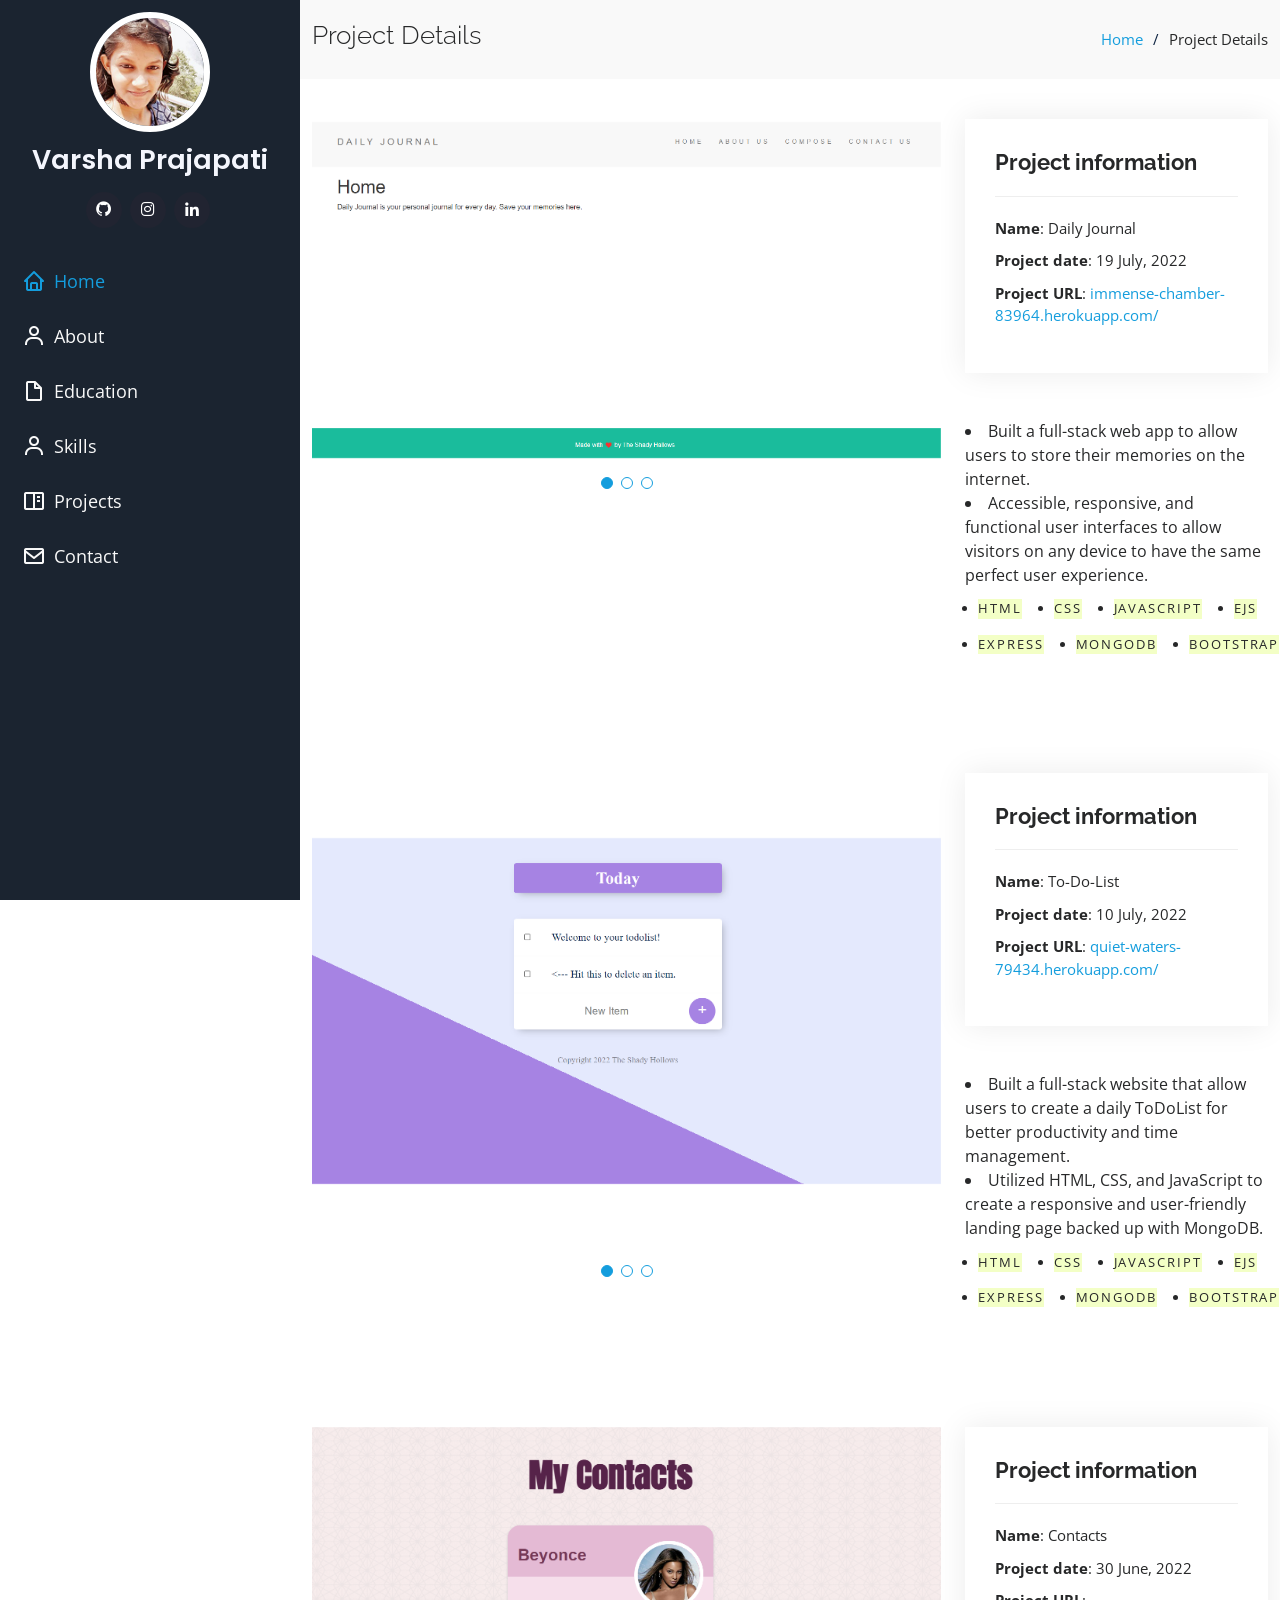
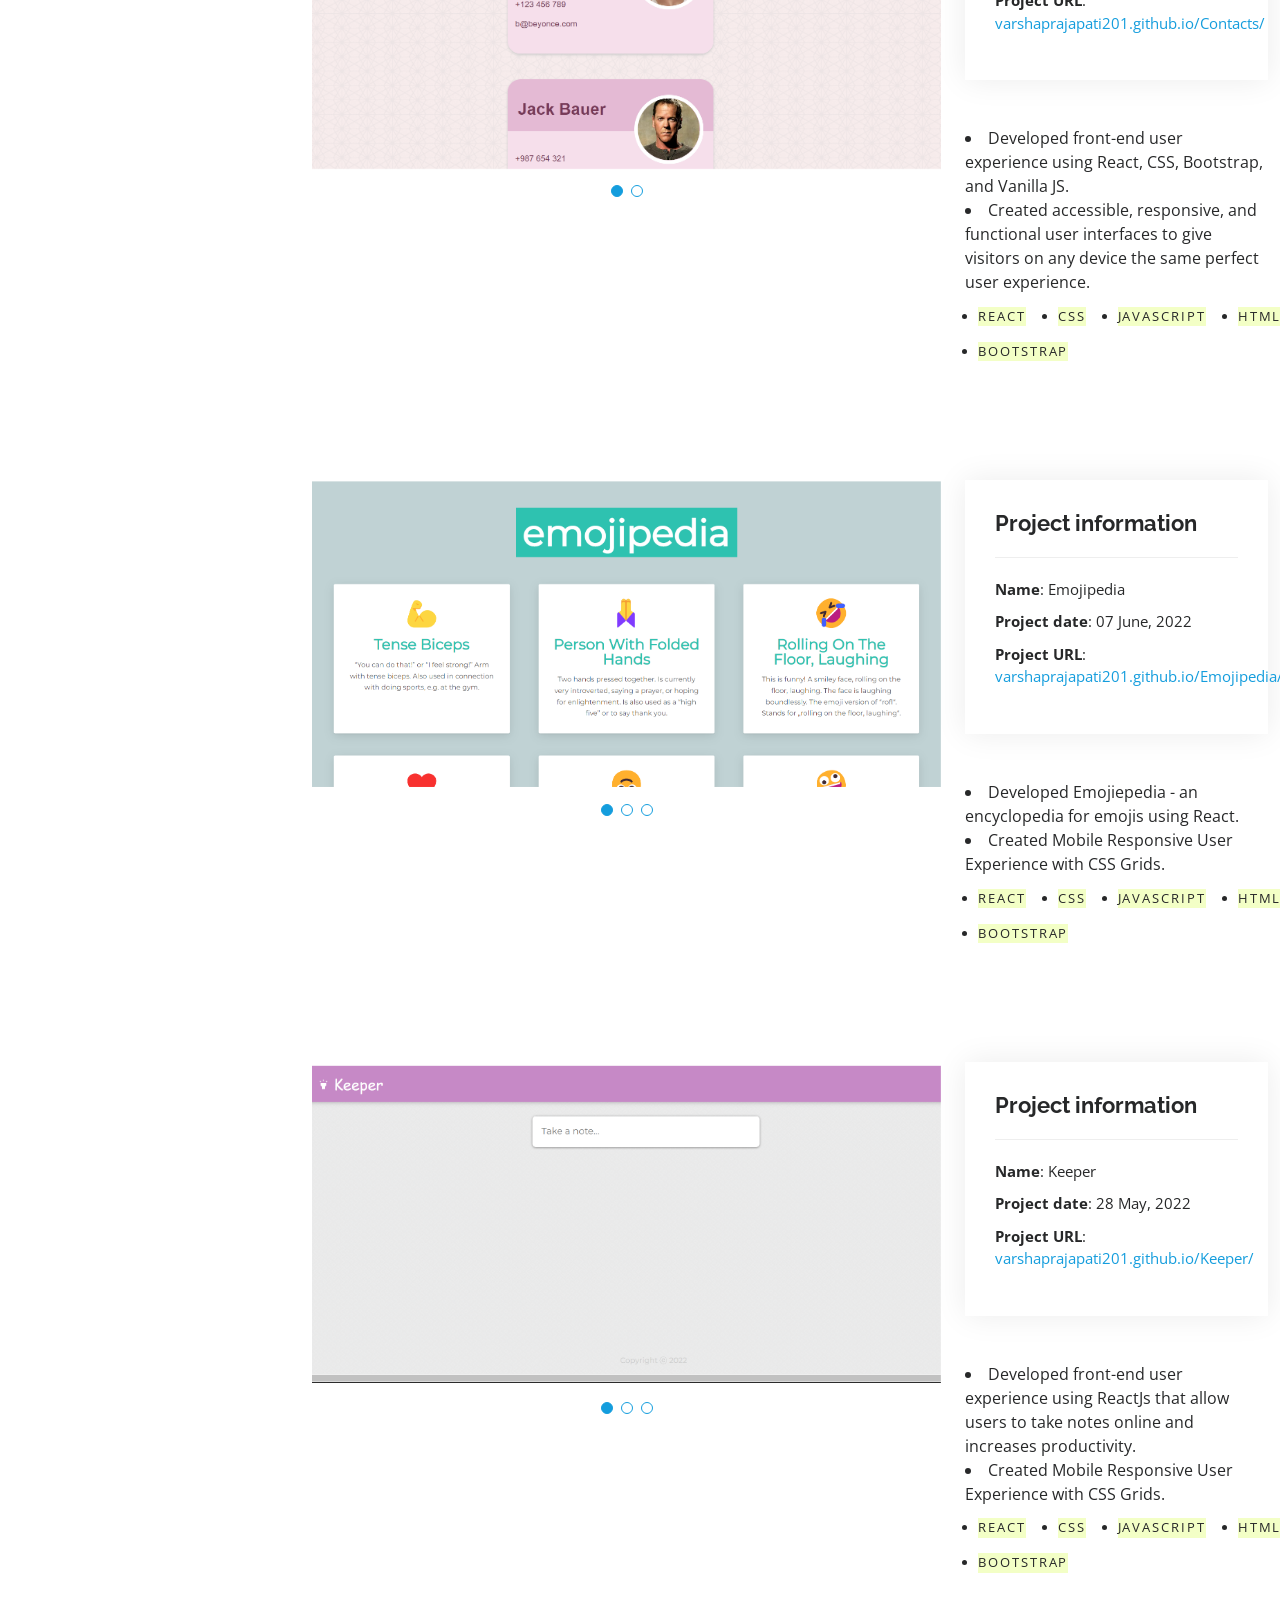
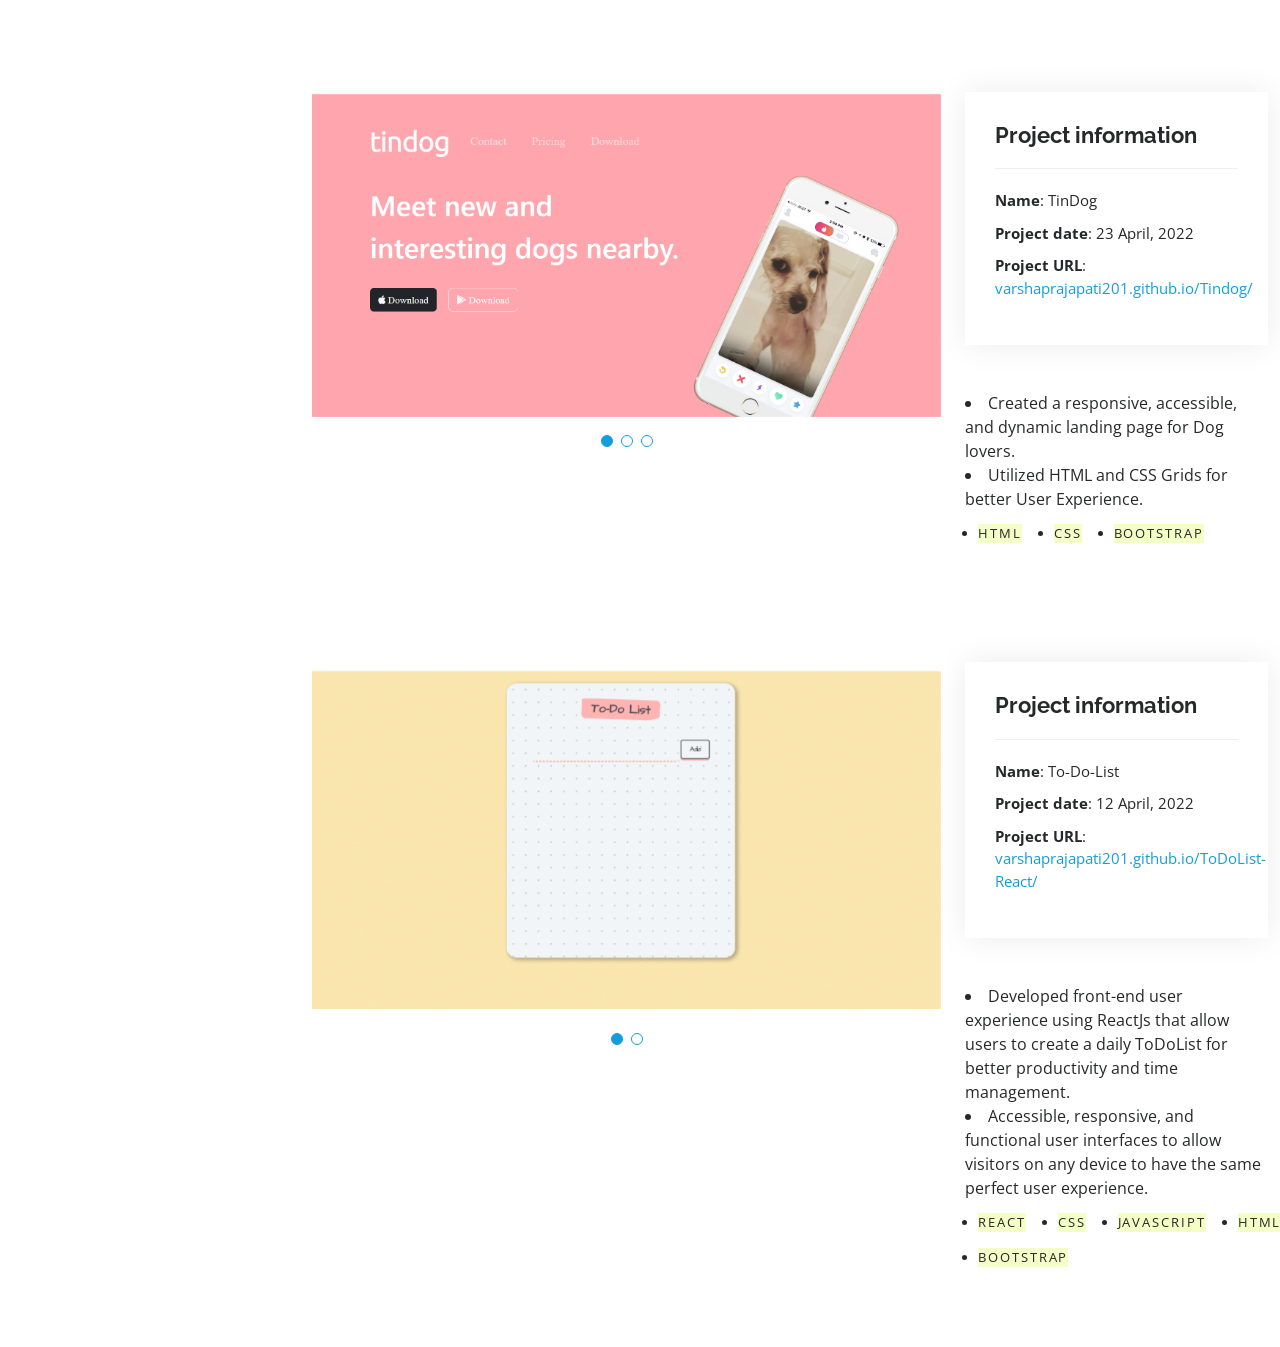
==== portfolio-details.html @ e29f8777 "Second commit" ====
<!DOCTYPE html>
<html lang="en">

<head>
  <meta charset="utf-8">
  <meta content="width=device-width, initial-scale=1.0" name="viewport">

  <title>Project Details</title>
  <meta content="" name="description">
  <meta content="" name="keywords">

  <!-- Favicons -->
  <link href="assets/img/favicon.png" rel="icon">
  <link href="assets/img/apple-touch-icon.png" rel="apple-touch-icon">

  <!-- Google Fonts -->
  <link href="https://fonts.googleapis.com/css?family=Open+Sans:300,300i,400,400i,600,600i,700,700i|Raleway:300,300i,400,400i,500,500i,600,600i,700,700i|Poppins:300,300i,400,400i,500,500i,600,600i,700,700i" rel="stylesheet">

  <!-- Vendor CSS Files -->
  <link href="assets/vendor/aos/aos.css" rel="stylesheet">
  <link href="assets/vendor/bootstrap/css/bootstrap.min.css" rel="stylesheet">
  <link href="assets/vendor/bootstrap-icons/bootstrap-icons.css" rel="stylesheet">
  <link href="assets/vendor/boxicons/css/boxicons.min.css" rel="stylesheet">
  <link href="assets/vendor/glightbox/css/glightbox.min.css" rel="stylesheet">
  <link href="assets/vendor/swiper/swiper-bundle.min.css" rel="stylesheet">

  <!-- Template Main CSS File -->
  <link href="assets/css/style.css" rel="stylesheet">

  <!-- =======================================================
  * Template Name: iPortfolio - v3.8.1
  * Template URL: https://bootstrapmade.com/iportfolio-bootstrap-portfolio-websites-template/
  * Author: BootstrapMade.com
  * License: https://bootstrapmade.com/license/
  ======================================================== -->
</head>

<body>

  <!-- ======= Mobile nav toggle button ======= -->
  <i class="bi bi-list mobile-nav-toggle d-xl-none"></i>

  <!-- ======= Header ======= -->
  <header id="header">
    <div class="d-flex flex-column">

      <div class="profile">
        <img src="assets/img/v2.png" alt="" class="img-fluid rounded-circle">
        <h1 class="text-light"><a href="index.html">Varsha Prajapati</a></h1>
        <div class="social-links mt-3 text-center">
          <a href="https://github.com/varshaprajapati201" class="GitHub"><i class="bx bxl-github"></i></a>
          <a href="https://www.instagram.com/varsha_p123/" class="instagram"><i class="bx bxl-instagram"></i></a>
          <a href="https://www.linkedin.com/in/varshaprajapati?lipi=urn%3Ali%3Apage%3Ad_flagship3_profile_view_base_contact_details%3Boj%2B9kp97S7u%2F11sq4RHFcg%3D%3D" class="linkedin"><i class="bx bxl-linkedin"></i></a>
        </div>
      </div>

      <nav id="navbar" class="nav-menu navbar">
        <ul>
          <li><a href="index.html#hero" class="nav-link scrollto active"><i class="bx bx-home"></i> <span>Home</span></a></li>
          <li><a href="index.html#about" class="nav-link scrollto"><i class="bx bx-user"></i> <span>About</span></a></li>
          <li><a href="index.html#education" class="nav-link scrollto"><i class="bx bx-file-blank"></i> <span>Education</span></a></li>
          <li><a href="index.html#skills" class="nav-link scrollto"><i class="bx bx-user"></i> <span>Skills</span></a></li>
          <li><a href="index.html#portfolio" class="nav-link scrollto"><i class="bx bx-book-content"></i> <span>Projects</span></a></li>
          <li><a href="index.html#contact" class="nav-link scrollto"><i class="bx bx-envelope"></i> <span>Contact</span></a></li>
        </ul>
      </nav><!-- .nav-menu -->
    </div>
  </header><!-- End Header -->

  <main id="main">

    <!-- ======= Breadcrumbs ======= -->
    <section id="breadcrumbs" class="breadcrumbs">
      <div class="container">

        <div class="d-flex justify-content-between align-items-center">
          <h2>Project Details</h2>
          <ol>
            <li><a href="index.html">Home</a></li>
            <li>Project Details</li>
          </ol>
        </div>

      </div>
    </section><!-- End Breadcrumbs -->

    <!-- ======= Portfolio Details Section ======= -->

    <!-- project-1 -->

    <section id="portfolio-details project-1" class="portfolio-details">
      <div class="container">

        <div class="row gy-4">

          <div class="col-lg-8">
            <div class="portfolio-details-slider swiper">
              <div class="swiper-wrapper align-items-center">

                <div class="swiper-slide">
                  <img src="assets/img/portfolio/DJ-PIC1.png" alt="">
                </div>

                <div class="swiper-slide">
                  <img src="assets/img/portfolio/DJ-PIC2.png" alt="">
                </div>

                <div class="swiper-slide">
                  <img src="assets/img/portfolio/DJ-PIC3.png" alt="">
                </div>

              </div>
              <div class="swiper-pagination"></div>
            </div>
          </div>

          <div class="col-lg-4">
            <div class="portfolio-info">
              <h3>Project information</h3>
              <ul>
                <li><strong>Name</strong>: Daily Journal</li>
                <li><strong>Project date</strong>: 19 July, 2022</li>
                <li><strong>Project URL</strong>: <a href="https://immense-chamber-83964.herokuapp.com/">immense-chamber-83964.herokuapp.com/</a></li>
              </ul>
            </div>
            <div class="portfolio-description">
               <p>
                <li>Built a full-stack web app to allow users to store their memories on the internet.</li>
                <li>Accessible, responsive, and functional user interfaces to allow visitors on any device to have the same perfect user experience.</li>
                
                <ul class="project-tags" title="technologies used">
                  <li class="tag">HTML</li>
                  <li class="tag">CSS</li>
                  <li class="tag">JavaScript</li>
                  <li class="tag">EJS</li>
                  </ul>
                <ul class="project-tags" title="technologies used"> 
                  <li class="tag">Express</li>
                  <li class="tag">MongoDB</li>
                  <li class="tag">Bootstrap</li>
              </ul>      
              </p>
            </div>
          </div>

        </div>

      </div>
    </section>

    <!-- project-2 -->

    <section id="portfolio-details project-2" class="portfolio-details">
      <div class="container">

        <div class="row gy-4">

          <div class="col-lg-8">
            <div class="portfolio-details-slider swiper">
              <div class="swiper-wrapper align-items-center">

                <div class="swiper-slide">
                  <img src="assets/img/portfolio/TDL-PIC1.png" alt="">
                </div>

                <div class="swiper-slide">
                  <img src="assets/img/portfolio/TDL-PIC2.png" alt="">
                </div>

                <div class="swiper-slide">
                  <img src="assets/img/portfolio/TDL-PIC3.png" alt="">
                </div>

              </div>
              <div class="swiper-pagination"></div>
            </div>
          </div>

          <div class="col-lg-4">
            <div class="portfolio-info">
              <h3>Project information</h3>
              <ul>
                <li><strong>Name</strong>: To-Do-List</li>
                <li><strong>Project date</strong>: 10 July, 2022</li>
                <li><strong>Project URL</strong>: <a href="https://quiet-waters-79434.herokuapp.com/">quiet-waters-79434.herokuapp.com/</a></li>
              </ul>
            </div>
            <div class="portfolio-description">
              <p>
                <li>Built a full-stack website that allow users to create a daily ToDoList for better productivity and time management. </li>
                <li>Utilized HTML, CSS, and JavaScript to create a responsive and user-friendly landing page backed up with MongoDB.</li>
                
                <ul class="project-tags" title="technologies used">
                  <li class="tag">HTML</li>
                  <li class="tag">CSS</li>
                  <li class="tag">JavaScript</li>
                  <li class="tag">EJS</li>
                  </ul>
                <ul class="project-tags" title="technologies used"> 
                  <li class="tag">Express</li>
                  <li class="tag">MongoDB</li>
                  <li class="tag">Bootstrap</li>
              </ul>      
              </p>
            </div>
          </div>

        </div>

      </div>
    </section>
    
    <!-- project-3 -->

    <section id="portfolio-details project-3" class="portfolio-details">
      <div class="container">

        <div class="row gy-4">

          <div class="col-lg-8">
            <div class="portfolio-details-slider swiper">
              <div class="swiper-wrapper align-items-center">

                <div class="swiper-slide">
                  <img src="assets/img/portfolio/C-PIC1.png" alt="">
                </div>

                <div class="swiper-slide">
                  <img src="assets/img/portfolio/C-PIC2.png" alt="">
                </div>

              </div>
              <div class="swiper-pagination"></div>
            </div>
          </div>

          <div class="col-lg-4">
            <div class="portfolio-info">
              <h3>Project information</h3>
              <ul>
                <li><strong>Name</strong>: Contacts</li>
                <li><strong>Project date</strong>: 30 June, 2022</li>
                <li><strong>Project URL</strong>: <a href="https://varshaprajapati201.github.io/Contacts/">varshaprajapati201.github.io/Contacts/</a></li>
              </ul>
            </div>
            <div class="portfolio-description">
              <p>
                <li>Developed front-end user experience using React, CSS, Bootstrap, and Vanilla JS.</li>
                <li>Created accessible, responsive, and functional user interfaces to give visitors on any device the same perfect user experience.</li>
                
                <ul class="project-tags" title="technologies used">
                  <li class="tag">React</li>
                  <li class="tag">CSS</li>
                  <li class="tag">JavaScript</li>
                  <li class="tag">HTML</li>
                  </ul>
                <ul class="project-tags" title="technologies used"> 
                   <li class="tag">Bootstrap</li>
                  
              </ul>      
              </p>
            </div>
          </div>

        </div>

      </div>
    </section>

    <!-- project-4 -->

    <section id="portfolio-details project-4" class="portfolio-details">
      <div class="container">

        <div class="row gy-4">

          <div class="col-lg-8">
            <div class="portfolio-details-slider swiper">
              <div class="swiper-wrapper align-items-center">

                <div class="swiper-slide">
                  <img src="assets/img/portfolio/EP-PIC1.png" alt="">
                </div>

                <div class="swiper-slide">
                  <img src="assets/img/portfolio/EP-PIC2.png" alt="">
                </div>

                <div class="swiper-slide">
                  <img src="assets/img/portfolio/EP-PIC3.png" alt="">
                </div>

              </div>
              <div class="swiper-pagination"></div>
            </div>
          </div>

          <div class="col-lg-4">
            <div class="portfolio-info">
              <h3>Project information</h3>
              <ul>
                <li><strong>Name</strong>: Emojipedia</li>
                <li><strong>Project date</strong>: 07 June, 2022</li>
                <li><strong>Project URL</strong>: <a href="https://varshaprajapati201.github.io/Emojipedia/">varshaprajapati201.github.io/Emojipedia/</a></li>
              </ul>
            </div>
            <div class="portfolio-description">
              <p>
                <li>Developed Emojiepedia - an encyclopedia for emojis using React.</li>
                <li>Created Mobile Responsive User Experience with CSS Grids.</li>
                
                <ul class="project-tags" title="technologies used">
                  <li class="tag">React</li>
                  <li class="tag">CSS</li>
                  <li class="tag">JavaScript</li>
                  <li class="tag">HTML</li>
                  </ul>
                <ul class="project-tags" title="technologies used"> 
                  <li class="tag">bootstrap</li>
                  
              </ul>      
              </p>
            </div>
          </div>

        </div>

      </div>
    </section>

    <!-- project-5 -->

    <section id="portfolio-details project-5" class="portfolio-details">
      <div class="container">

        <div class="row gy-4">

          <div class="col-lg-8">
            <div class="portfolio-details-slider swiper">
              <div class="swiper-wrapper align-items-center">

                <div class="swiper-slide">
                  <img src="assets/img/portfolio/K-PIC1.png" alt="">
                </div>

                <div class="swiper-slide">
                  <img src="assets/img/portfolio/K-PIC2.png" alt="">
                </div>

                <div class="swiper-slide">
                  <img src="assets/img/portfolio/K-PIC3.png" alt="">
                </div>

              </div>
              <div class="swiper-pagination"></div>
            </div>
          </div>

          <div class="col-lg-4">
            <div class="portfolio-info">
              <h3>Project information</h3>
              <ul>
                <li><strong>Name</strong>: Keeper</li>
                <li><strong>Project date</strong>: 28 May, 2022</li>
                <li><strong>Project URL</strong>: <a href="https://varshaprajapati201.github.io/Keeper/">varshaprajapati201.github.io/Keeper/</a></li>
              </ul>
            </div>
            <div class="portfolio-description">
              <p>
                <li>Developed front-end user experience using ReactJs that allow users to take notes online and increases productivity. 
                </li>
                <li>Created Mobile Responsive User Experience with CSS Grids.</li>
                
                <ul class="project-tags" title="technologies used">
                  <li class="tag">React</li>
                  <li class="tag">CSS</li>
                  <li class="tag">JavaScript</li>
                  <li class="tag">HTML</li>
                  </ul>
                <ul class="project-tags" title="technologies used"> 
                  <li class="tag">Bootstrap</li>
                 
              </ul>      
              </p>
            </div>
          </div>

        </div>

      </div>
    </section>


    <!-- project-6 -->

    <section id="portfolio-details project-6" class="portfolio-details">
      <div class="container">

        <div class="row gy-4">

          <div class="col-lg-8">
            <div class="portfolio-details-slider swiper">
              <div class="swiper-wrapper align-items-center">

                <div class="swiper-slide">
                  <img src="assets/img/portfolio/TD-PIC1.png" alt="">
                </div>

                <div class="swiper-slide">
                  <img src="assets/img/portfolio/TD-PIC2.png" alt="">
                </div>

                <div class="swiper-slide">
                  <img src="assets/img/portfolio/TD-PIC3.png" alt="">
                </div>

              </div>
              <div class="swiper-pagination"></div>
            </div>
          </div>

          <div class="col-lg-4">
            <div class="portfolio-info">
              <h3>Project information</h3>
              <ul>
                <li><strong>Name</strong>: TinDog</li>
                <li><strong>Project date</strong>: 23 April, 2022</li>
                <li><strong>Project URL</strong>: <a href="https://varshaprajapati201.github.io/Tindog/">varshaprajapati201.github.io/Tindog/</a></li>
              </ul>
            </div>
            <div class="portfolio-description">
              <p>
                <li>Created a responsive, accessible, and dynamic landing page for Dog lovers.
                </li>
                <li>Utilized HTML and CSS Grids for better User Experience.</li>
                
                <ul class="project-tags" title="technologies used">
                  <li class="tag">HTML</li>
                  <li class="tag">CSS</li>
                  <li class="tag">Bootstrap</li>
                  
                  </ul>
                     
              </p>
            </div>
          </div>

        </div>

      </div>
    </section>



    <!-- project-7 -->

    <section id="portfolio-details project-3" class="portfolio-details">
      <div class="container">

        <div class="row gy-4">

          <div class="col-lg-8">
            <div class="portfolio-details-slider swiper">
              <div class="swiper-wrapper align-items-center">

                <div class="swiper-slide">
                  <img src="assets/img/portfolio/RTDL-PIC1.png" alt="">
                </div>

                <div class="swiper-slide">
                  <img src="assets/img/portfolio/RTDL-PIC2.png" alt="">
                </div>

              </div>
              <div class="swiper-pagination"></div>
            </div>
          </div>

          <div class="col-lg-4">
            <div class="portfolio-info">
              <h3>Project information</h3>
              <ul>
                <li><strong>Name</strong>: To-Do-List</li>
                <li><strong>Project date</strong>: 12 April, 2022</li>
                <li><strong>Project URL</strong>: <a href="https://varshaprajapati201.github.io/ToDoList-React/">varshaprajapati201.github.io/ToDoList-React/</a></li>
              </ul>
            </div>
            <div class="portfolio-description">
              <p>
                <li>Developed front-end user experience using ReactJs that allow users to create a daily ToDoList for better productivity and time management.</li>
                <li>Accessible, responsive, and functional user interfaces to allow visitors on any device to have the same perfect user experience.</li>
                
                <ul class="project-tags" title="technologies used">
                  <li class="tag">React</li>
                  <li class="tag">CSS</li>
                  <li class="tag">JavaScript</li>
                  <li class="tag">Html</li>
                  </ul>
                <ul class="project-tags" title="technologies used"> 
                  <li class="tag">Bootstrap</li>
                 
              </ul>      
              </p>
            </div>
          </div>

        </div>

      </div>
    </section>
    
  <!-- End Portfolio Details Section -->


  </main><!-- End #main -->

  <!-- ======= Footer ======= -->
  <!-- <footer id="footer">
    <div class="container">
      <div class="copyright">
        &copy; Copyright <strong><span>iPortfolio</span></strong>
      </div>
      <div class="credits"> -->
        <!-- All the links in the footer should remain intact. -->
        <!-- You can delete the links only if you purchased the pro version. -->
        <!-- Licensing information: https://bootstrapmade.com/license/ -->
        <!-- Purchase the pro version with working PHP/AJAX contact form: https://bootstrapmade.com/iportfolio-bootstrap-portfolio-websites-template/ -->
        <!-- Designed by <a href="https://bootstrapmade.com/">BootstrapMade</a>
      </div>
    </div>
  </footer>End  Footer -->

  <a href="#" class="back-to-top d-flex align-items-center justify-content-center"><i class="bi bi-arrow-up-short"></i></a>

  <!-- Vendor JS Files -->
  <script src="assets/vendor/purecounter/purecounter_vanilla.js"></script>
  <script src="assets/vendor/aos/aos.js"></script>
  <script src="assets/vendor/bootstrap/js/bootstrap.bundle.min.js"></script>
  <script src="assets/vendor/glightbox/js/glightbox.min.js"></script>
  <script src="assets/vendor/isotope-layout/isotope.pkgd.min.js"></script>
  <script src="assets/vendor/swiper/swiper-bundle.min.js"></script>
  <script src="assets/vendor/typed.js/typed.min.js"></script>
  <script src="assets/vendor/waypoints/noframework.waypoints.js"></script>


  <!-- Template Main JS File -->
  <script src="assets/js/main.js"></script>

</body>

</html>
---- assets/css/style.css ----
/**
* Template Name: iPortfolio - v3.8.1
* Template URL: https://bootstrapmade.com/iportfolio-bootstrap-portfolio-websites-template/
* Author: BootstrapMade.com
* License: https://bootstrapmade.com/license/
*/

/*--------------------------------------------------------------
# General
--------------------------------------------------------------*/
body {
  font-family: "Open Sans", sans-serif;
  color: #272829;
}

a {
  color: #149ddd;
  text-decoration: none;
}

a:hover {
  color: #37b3ed;
  text-decoration: none;
}

h1,
h2,
h3,
h4,
h5,
h6 {
  font-family: "Raleway", sans-serif;
}

/*--------------------------------------------------------------
# Back to top button
--------------------------------------------------------------*/
.back-to-top {
  position: fixed;
  visibility: hidden;
  opacity: 0;
  right: 15px;
  bottom: 15px;
  z-index: 996;
  background: #149ddd;
  width: 40px;
  height: 40px;
  border-radius: 50px;
  transition: all 0.4s;
}

.back-to-top i {
  font-size: 28px;
  color: #fff;
  line-height: 0;
}

.back-to-top:hover {
  background: #2eafec;
  color: #fff;
}

.back-to-top.active {
  visibility: visible;
  opacity: 1;
}

/*--------------------------------------------------------------
# Header
--------------------------------------------------------------*/
#header {
  position: fixed;
  top: 0;
  left: 0;
  bottom: 0;
  width: 300px;
  transition: all ease-in-out 0.5s;
  z-index: 9997;
  transition: all 0.5s;
  padding: 0 12px;
  background: #1B2430;
  overflow-y: auto;
backdrop-filter:blur ;
}


#header .profile img {
  margin: 12px auto;
  display: block;
  width: 120px;
  border: 6px solid white;
}

#header .profile h1 {
  font-size: 27px;
  margin: 0;
  padding: 0;
  font-weight: 600;
  -moz-text-align-last: center;
  text-align-last: center;
  font-family: "Poppins", sans-serif;
}

#header .profile h1 a,
#header .profile h1 a:hover {
  color: #f4f6fd;
  text-decoration: none;
}

#header .profile .social-links a {
  font-size: 18px;
  display: inline-block;
  background: #212431;
  color: #fff;
  line-height: 1;
  padding: 8px 0;
  margin-right: 4px;
  border-radius: 50%;
  text-align: center;
  width: 36px;
  height: 36px;
  transition: 0.3s;
}

#header .profile .social-links a:hover {
  background: #149ddd;
  color: #f4f6fd;
  text-decoration: none;
}

#main {
  margin-left: 300px;
}

@media (max-width: 1199px) {
  #header {
    left: -300px;
  }

  #main {
    margin-left: 0;
  }
}

/*--------------------------------------------------------------
# Navigation Menu
--------------------------------------------------------------*/
/* Desktop Navigation */
.nav-menu {
  padding: 30px 0 0 0;
}

.nav-menu * {
  margin: 0;
  padding: 0;
  list-style: none;
}

.nav-menu>ul>li {
  position: relative;
  white-space: nowrap;
}

.nav-menu a,
.nav-menu a:focus {
  display: flex;
  align-items: center;
  color: #f9f9f9;
  padding: 10px 10px;
  margin-bottom: 8px;
  transition: 0.3s;
  font-size: 18px;
}

.nav-menu a i,
.nav-menu a:focus i {
  font-size: 24px;
  padding-right: 8px;
  color: #f9f9f9;
}

.nav-menu a:hover,
.nav-menu .active,
.nav-menu .active:focus,
.nav-menu li:hover>a {
  text-decoration: none;
  color: #149ddd;
}

.nav-menu a:hover i,
.nav-menu .active i,
.nav-menu .active:focus i,
.nav-menu li:hover>a i {
  color: #149ddd;
}

/* Mobile Navigation */
.mobile-nav-toggle {
  position: fixed;
  right: 15px;
  top: 12px;
  z-index: 9998;
  border: 0;
  font-size: 22px;
  transition: all 0.4s;
  outline: none !important;
  background-color: #149ddd;
  color: #316B83;
  width: 40px;
  height: 33px;
  display: inline-flex;
  align-items: center;
  justify-content: center;
  line-height: 0;
  border-radius: 45px;
  cursor: pointer;
}

.mobile-nav-active {
  overflow: hidden;
}

.mobile-nav-active #header {
  left: 0;
}

/*--------------------------------------------------------------
# Hero Section
--------------------------------------------------------------*/
#hero {
  width: 100%;
  height: 100vh;
  background: url("../img/heroBg.jpg") top center;
  background-size: cover;
}

#hero:before {
  content: "";
  background: rgba(5, 13, 24, 0.3);
  position: absolute;
  bottom: 0;
  top: 0;
  left: 0;
  right: 0;
  z-index: 1;
}

#hero .hero-container {
  position: relative;
  z-index: 2;
  min-width: 250px;
}

#hero h1 {
  margin: 0 0 10px 0;
  font-size: 70px;
  font-weight: 700;
  line-height: 65px;
  color: #f4f6fd;
}

#hero p {
  color: #fff;
  margin-bottom: 50px;
  font-size: 26px;
  font-family: "Poppins", sans-serif;
}

#hero p span {
  color: #fff;
  padding-bottom: 4px;
  letter-spacing: 1px;
  border-bottom: 3px solid #149ddd;
}

@media (min-width: 1024px) {
  #hero {
    background-attachment: fixed;
  }
}

@media (max-width: 768px) {
  #hero h1 {
    font-size: 28px;
    line-height: 36px;
  }

  #hero h2 {
    font-size: 18px;
    line-height: 24px;
    margin-bottom: 30px;
  }
}

/*--------------------------------------------------------------
# Sections General
--------------------------------------------------------------*/
section {
  padding: 60px 0;
  overflow: hidden;
}

.section-bg {
  background: #f5f8fd;
  background-image: url("https://www.transparenttextures.com/patterns/brick-wall.png");
}

.section-title {
  padding-bottom: 30px;
}

.section-title h2 {
  font-size: 32px;
  font-weight: bold;
  margin-bottom: 20px;
  padding-bottom: 20px;
  position: relative;
  color: #173b6c;
}

.section-title h2::after {
  content: "";
  position: absolute;
  display: block;
  width: 50px;
  height: 3px;
  background: #149ddd;
  bottom: 0;
  left: 0;
}

.section-title p {
  margin-bottom: 0;
  font-size: 20px;
}

/*--------------------------------------------------------------
# About
--------------------------------------------------------------*/
#about ,#resume, #contact{
  background-color: white;
 }
.about .content h3 {
  font-weight: 700;
  font-size: 26px;
  color: #173b6c;
}

.about .content ul {
  list-style: none;
  padding: 0;
}

.about .content ul li {
  margin-bottom: 20px;
  display: flex;
  align-items: center;
}

.about .content ul strong {
  margin-right: 10px;
}

.about .content ul i {
  font-size: 16px;
  margin-right: 5px;
  color: #149ddd;
  line-height: 0;
}

.about .content p:last-child {
  margin-bottom: 0;
}

/*--------------------------------------------------------------
# Skills
--------------------------------------------------------------*/
.skills .progress {
  height: 60px;
  display: block;
  background: none;
  border-radius: 0;
}

.skills .progress .skill {
  padding: 0;
  margin: 0 0 6px 0;
  text-transform: uppercase;
  display: block;
  font-weight: 600;
  font-family: "Poppins", sans-serif;
  color: #050d18;
}

.skills .progress .skill .val {
  float: right;
  font-style: normal;
}

.skills .progress-bar-wrap {
  background: #dce8f8;
  height: 10px;
}

.skills .progress-bar {
  width: 1px;
  height: 10px;
  transition: 0.9s;
  background-color: #149ddd;
}

/*--------------------------------------------------------------
# Education
--------------------------------------------------------------*/
.skills-tile {
  background-color: #9ED2C6;
  padding: 10px 10px 5px;
  width: 100px;
  margin: 5px 0;
  border-radius: 8px;
}
.text-center {
  text-align: center!important;
}
.education .section-title {
  font-size: 26px;
  font-weight: 700;
  /* margin-top: 20px; */
  /* margin-bottom: 20px; */
  color: #050d18;
}

.education .education-item {
  padding: 0 0 20px 20px;
  margin-top: -2px;
  border-left: 2px solid #1f5297;
  position: relative;
}

.education .education-item h4 {
  line-height: 18px;
  font-size: 18px;
  font-weight: 600;
  text-transform: uppercase;
  font-family: "Poppins", sans-serif;
  color: #050d18;
  margin-bottom: 10px;
}

.education .education-item h5 {
  font-size: 16px;
  background: #e4edf9;
  padding: 5px 15px;
  display: inline-block;
  font-weight: 600;
  margin-bottom: 10px;
}

.education .education-item ul {
  padding-left: 20px;
}

.education .education-item ul li {
  padding-bottom: 10px;
}

.education .education-item:last-child {
  padding-bottom: 0;
}

.education .education-item::before {
  content: "";
  position: absolute;
  width: 16px;
  height: 16px;
  border-radius: 50px;
  left: -9px;
  top: 0;
  background: #fff;
  border: 2px solid #1f5297;
}

/*--------------------------------------------------------------
# Portfolio
--------------------------------------------------------------*/
.portfolio .portfolio-item {
  margin-bottom: 30px;
}

.portfolio #portfolio-flters {
  padding: 0;
  margin: 0 auto 35px auto;
  list-style: none;
  text-align: center;
  background: #fff;
  border-radius: 50px;
  padding: 2px 15px;
}

.portfolio #portfolio-flters li {
  cursor: pointer;
  display: inline-block;
  padding: 10px 15px 8px 15px;
  font-size: 14px;
  font-weight: 600;
  line-height: 1;
  text-transform: uppercase;
  color: #272829;
  margin-bottom: 5px;
  transition: all 0.3s ease-in-out;
}

.portfolio #portfolio-flters li:hover,
.portfolio #portfolio-flters li.filter-active {
  color: #149ddd;
}

.portfolio #portfolio-flters li:last-child {
  margin-right: 0;
}

.portfolio .portfolio-wrap {
  transition: 0.3s;
  position: relative;
  overflow: hidden;
  z-index: 1;
}

.portfolio .portfolio-wrap::before {
  content: "";
  background: rgba(255, 255, 255, 0.5);
  position: absolute;
  left: 0;
  right: 0;
  top: 0;
  bottom: 0;
  transition: all ease-in-out 0.3s;
  z-index: 2;
  opacity: 0;
}

.portfolio .portfolio-wrap .portfolio-links {
  opacity: 1;
  left: 0;
  right: 0;
  bottom: -60px;
  z-index: 3;
  position: absolute;
  transition: all ease-in-out 0.3s;
  display: flex;
  justify-content: center;
}

.portfolio .portfolio-wrap .portfolio-links a {
  color: #fff;
  font-size: 28px;
  text-align: center;
  background: rgba(20, 157, 221, 0.75);
  transition: 0.3s;
  width: 50%;
}

.portfolio .portfolio-wrap .portfolio-links a:hover {
  background: rgba(20, 157, 221, 0.95);
}

.portfolio .portfolio-wrap .portfolio-links a+a {
  border-left: 1px solid #37b3ed;
}

.portfolio .portfolio-wrap:hover::before {
  top: 0;
  left: 0;
  right: 0;
  bottom: 0;
  opacity: 1;
}

.portfolio .portfolio-wrap:hover .portfolio-links {
  opacity: 1;
  bottom: 0;
}

/*--------------------------------------------------------------
# Portfolio Details
--------------------------------------------------------------*/
.portfolio-details {
  padding-top: 40px;
}

.portfolio-details .portfolio-details-slider img {
  width: 100%;
}

.portfolio-details .portfolio-details-slider .swiper-pagination {
  margin-top: 20px;
  position: relative;
}

.portfolio-details .portfolio-details-slider .swiper-pagination .swiper-pagination-bullet {
  width: 12px;
  height: 12px;
  background-color: #fff;
  opacity: 1;
  border: 1px solid #149ddd;
}

.portfolio-details .portfolio-details-slider .swiper-pagination .swiper-pagination-bullet-active {
  background-color: #149ddd;
}

.portfolio-details .portfolio-info {
  padding: 30px;
  box-shadow: 0px 0 30px rgba(5, 13, 24, 0.08);
}

.portfolio-details .portfolio-info h3 {
  font-size: 22px;
  font-weight: 700;
  margin-bottom: 20px;
  padding-bottom: 20px;
  border-bottom: 1px solid #eee;
}

.portfolio-details .portfolio-info ul {
  list-style: none;
  padding: 0;
  font-size: 15px;
}

.portfolio-details .portfolio-info ul li+li {
  margin-top: 10px;
}

.portfolio-details .portfolio-description {
  padding-top: 30px;
}

.portfolio-details .portfolio-description h2 {
  font-size: 26px;
  font-weight: 700;
  margin-bottom: 20px;
}

.portfolio-details .portfolio-description p {
  padding: 0;
}

.project-tags {
  display: flex;
  padding: 0.8rem;
  padding-bottom: 0.2rem;
  margin: 0;
}

.project-tags .tag {
  margin-right: 2rem;
  font-size: 0.8rem;
  text-transform: uppercase;
  letter-spacing: 0.15em;
    
}

.project-tags .tag {
  background-color:#f3ffc6;
}

/*--------------------------------------------------------------
# Contact
--------------------------------------------------------------*/
.contact {
  padding-bottom: 130px;
}

.contact .info {
  padding: 30px;
  background: #fff;
  width: 100%;
  box-shadow: 0 0 24px 0 rgba(0, 0, 0, 0.12);
}

.contact .info i {
  font-size: 20px;
  color: #149ddd;
  float: left;
  width: 44px;
  height: 44px;
  background: #dff3fc;
  display: flex;
  justify-content: center;
  align-items: center;
  border-radius: 50px;
  transition: all 0.3s ease-in-out;
}

.contact .info h4 {
  padding: 0 0 0 60px;
  font-size: 22px;
  font-weight: 600;
  margin-bottom: 5px;
  color: #050d18;
}

.contact .info p {
  padding: 0 0 10px 60px;
  margin-bottom: 20px;
  font-size: 14px;
  color: #173b6c;
}

.contact .info .email p {
  padding-top: 5px;
}

.contact .info .social-links {
  padding-left: 60px;
}

.contact .info .social-links a {
  font-size: 18px;
  display: inline-block;
  background: #333;
  color: #fff;
  line-height: 1;
  padding: 8px 0;
  border-radius: 50%;
  text-align: center;
  width: 36px;
  height: 36px;
  transition: 0.3s;
  margin-right: 10px;
}

.contact .info .social-links a:hover {
  background: #149ddd;
  color: #fff;
}

.contact .info .email:hover i,
.contact .info .address:hover i,
.contact .info .phone:hover i {
  background: #149ddd;
  color: #fff;
}

/*--------------------------------------------------------------
# Breadcrumbs
--------------------------------------------------------------*/
.breadcrumbs {
  padding: 20px 0;
  background: #f9f9f9;
}

.breadcrumbs h2 {
  font-size: 26px;
  font-weight: 300;
}

.breadcrumbs ol {
  display: flex;
  flex-wrap: wrap;
  list-style: none;
  padding: 0;
  margin: 0;
  font-size: 15px;
}

.breadcrumbs ol li+li {
  padding-left: 10px;
}

.breadcrumbs ol li+li::before {
  display: inline-block;
  padding-right: 10px;
  color: #0e2442;
  content: "/";
}

@media (max-width: 768px) {
  .breadcrumbs .d-flex {
    display: block !important;
  }

  .breadcrumbs ol {
    display: block;
  }

  .breadcrumbs ol li {
    display: inline-block;
  }
}

/*--------------------------------------------------------------
# Footer
--------------------------------------------------------------*/
#footer {
  padding: 15px;
  color: #f4f6fd;
  font-size: 14px;
  position: fixed;
  left: 0;
  bottom: 0;
  width: 300px;
  z-index: 9999;
  background: #040b14;
}

#footer .copyright {
  text-align: center;
}

#footer .credits {
  padding-top: 5px;
  text-align: center;
  font-size: 13px;
  color: #eaebf0;
}

@media (max-width: 1199px) {
  #footer {
    position: static;
    width: auto;
    padding-right: 20px 15px;
  }
}
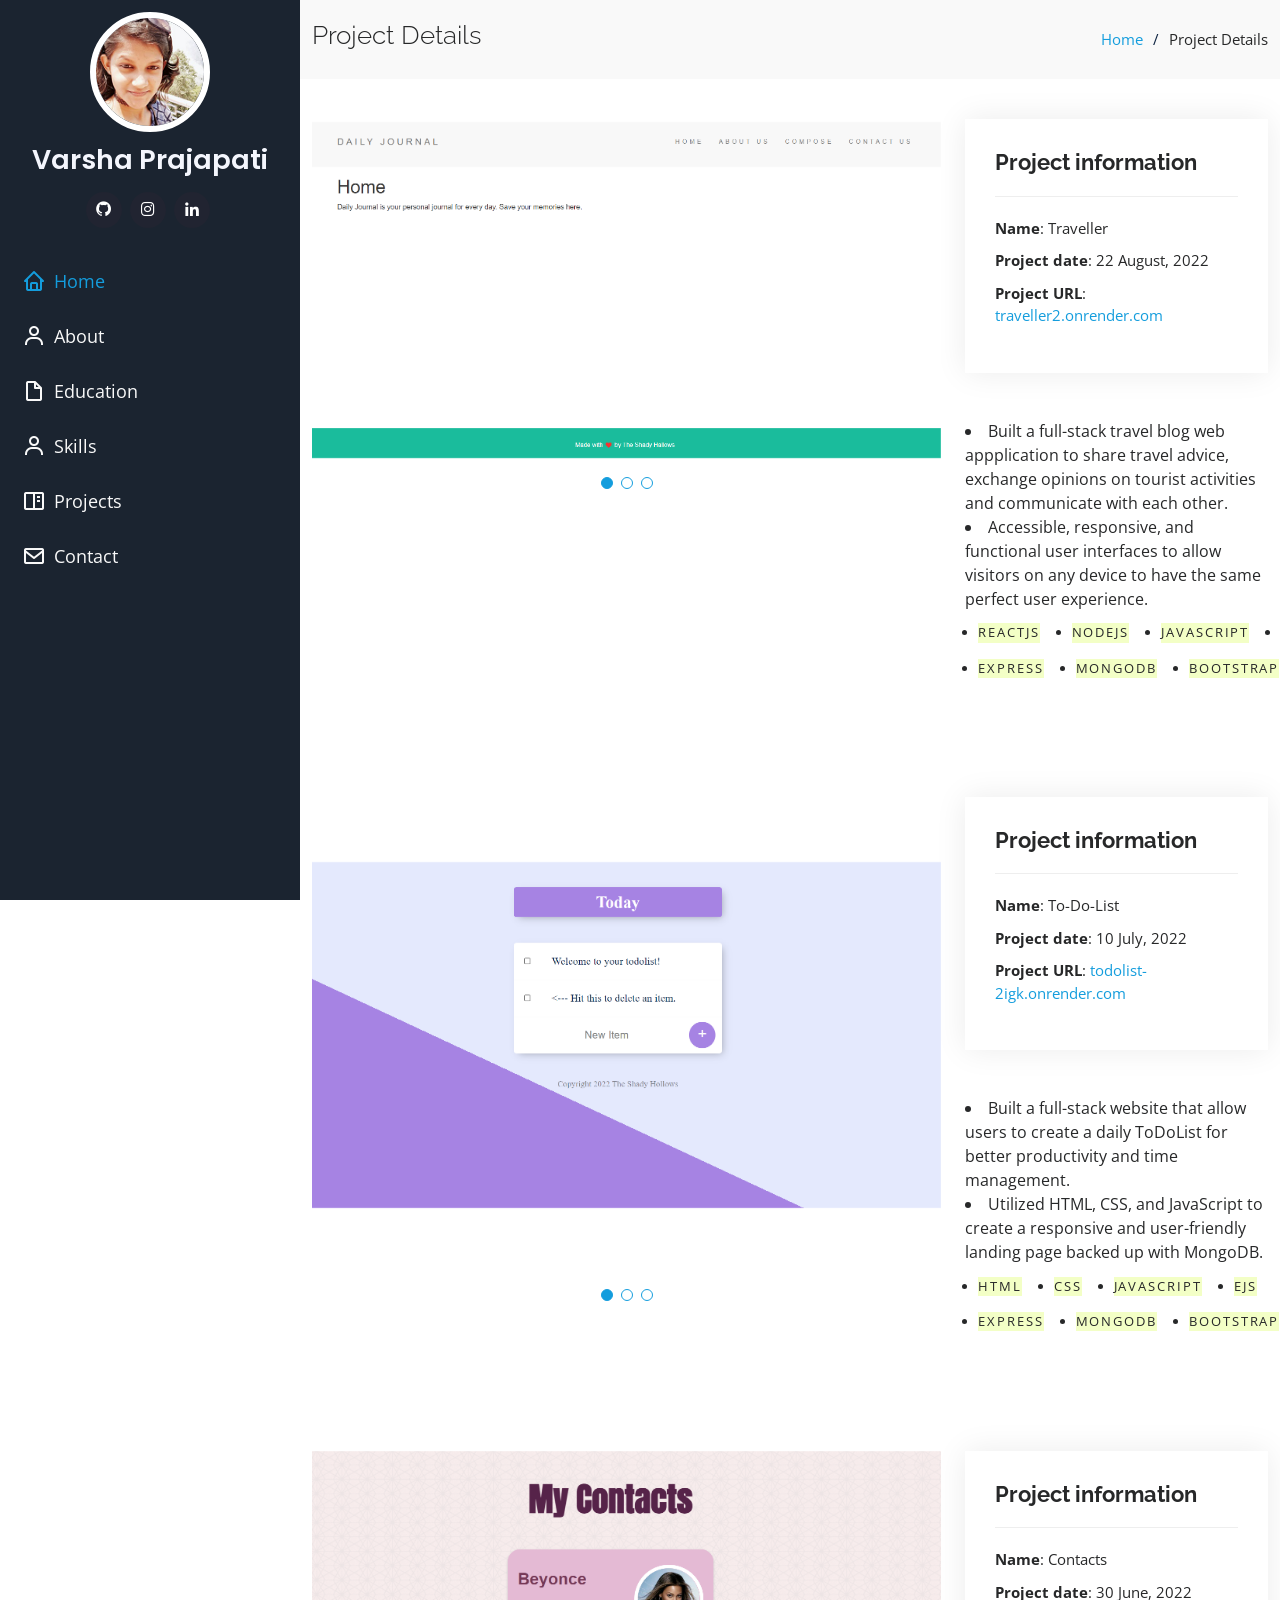
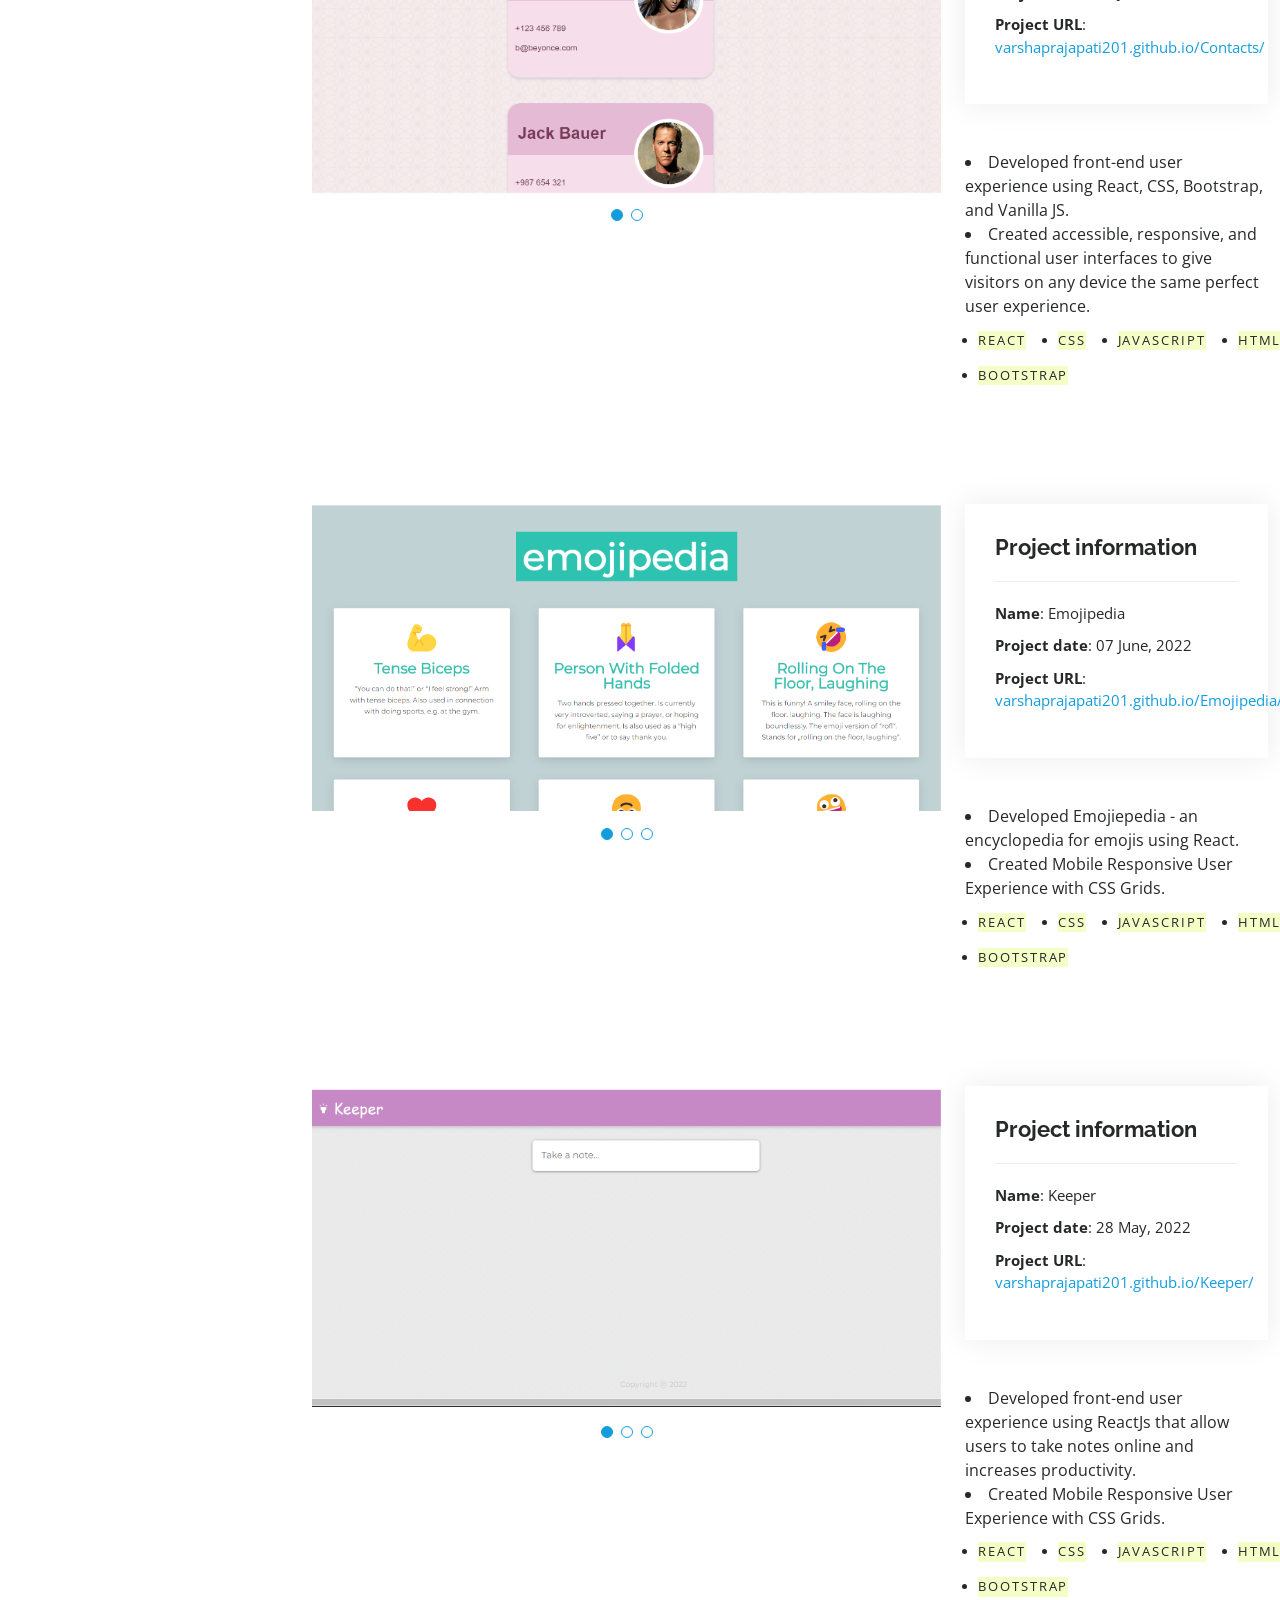
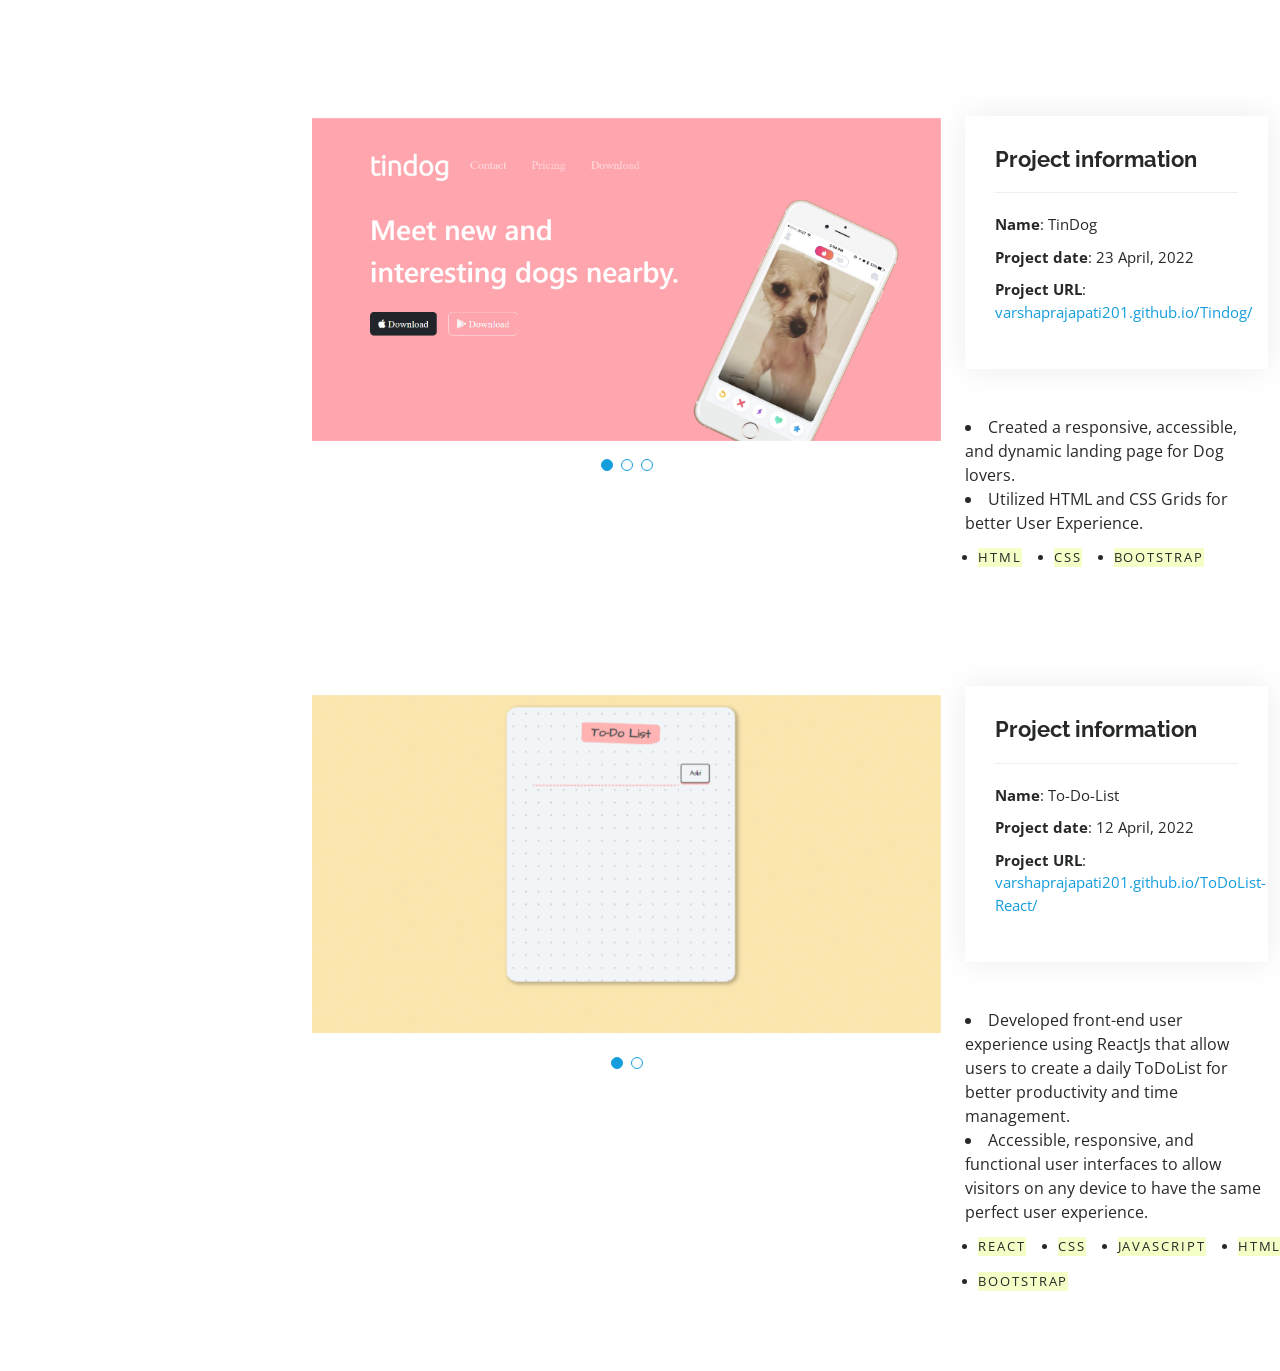
==== commit c8e71f61: "updated deploy link and added traveller details" ====
--- a/portfolio-details.html
+++ b/portfolio-details.html
@@ -118,21 +118,21 @@
             <div class="portfolio-info">
               <h3>Project information</h3>
               <ul>
-                <li><strong>Name</strong>: Daily Journal</li>
-                <li><strong>Project date</strong>: 19 July, 2022</li>
-                <li><strong>Project URL</strong>: <a href="https://immense-chamber-83964.herokuapp.com/">immense-chamber-83964.herokuapp.com/</a></li>
+                <li><strong>Name</strong>: Traveller</li>
+                <li><strong>Project date</strong>: 22 August, 2022</li>
+                <li><strong>Project URL</strong>: <a href="https://traveller2.onrender.com/">traveller2.onrender.com</a></li>
               </ul>
             </div>
             <div class="portfolio-description">
                <p>
-                <li>Built a full-stack web app to allow users to store their memories on the internet.</li>
+                <li>Built a full-stack travel blog web appplication to share travel advice, exchange opinions on tourist activities and communicate with each other.</li>
                 <li>Accessible, responsive, and functional user interfaces to allow visitors on any device to have the same perfect user experience.</li>
                 
                 <ul class="project-tags" title="technologies used">
-                  <li class="tag">HTML</li>
-                  <li class="tag">CSS</li>
+                  <li class="tag">ReactJs</li>
+                  <li class="tag">NodeJs</li>
                   <li class="tag">JavaScript</li>
-                  <li class="tag">EJS</li>
+                  <li class="tag">Axios</li>
                   </ul>
                 <ul class="project-tags" title="technologies used"> 
                   <li class="tag">Express</li>
@@ -182,7 +182,7 @@
               <ul>
                 <li><strong>Name</strong>: To-Do-List</li>
                 <li><strong>Project date</strong>: 10 July, 2022</li>
-                <li><strong>Project URL</strong>: <a href="https://quiet-waters-79434.herokuapp.com/">quiet-waters-79434.herokuapp.com/</a></li>
+                <li><strong>Project URL</strong>: <a href="https://todolist-2igk.onrender.com/">todolist-2igk.onrender.com</a></li>
               </ul>
             </div>
             <div class="portfolio-description">
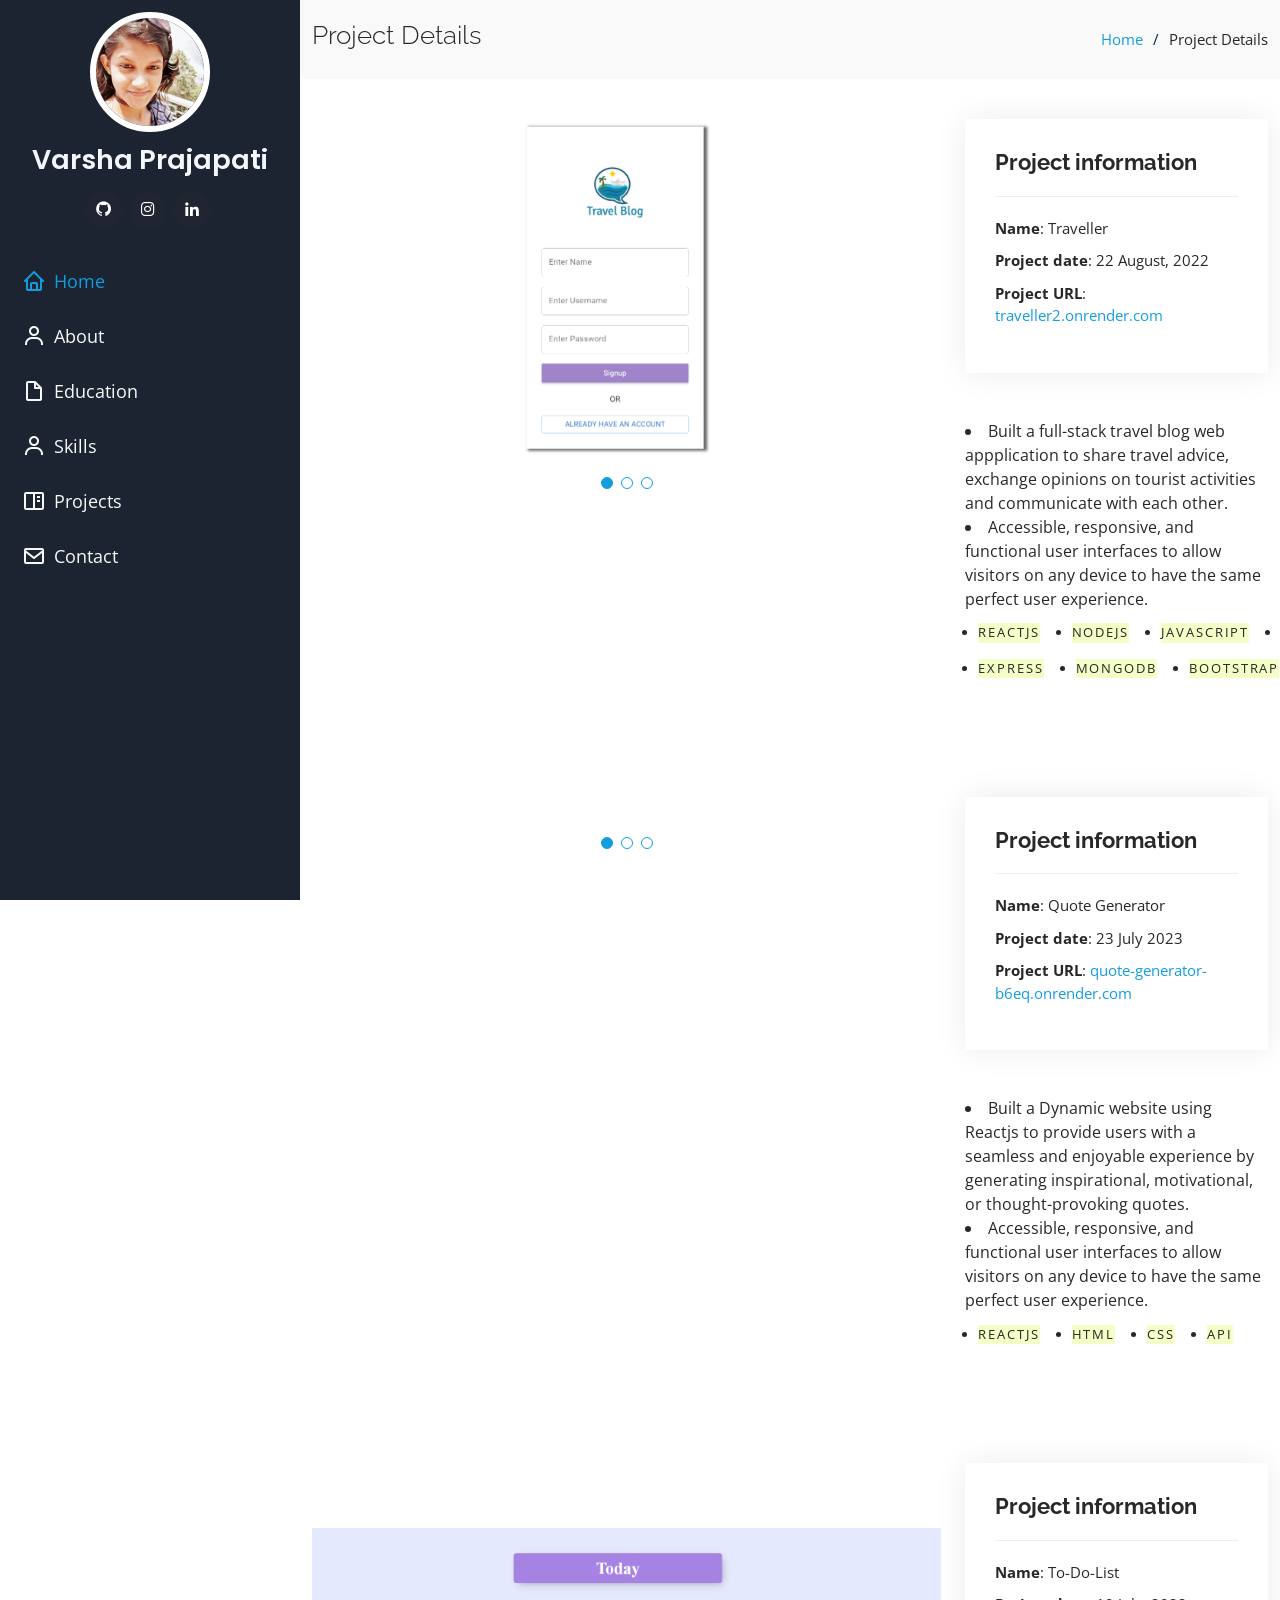
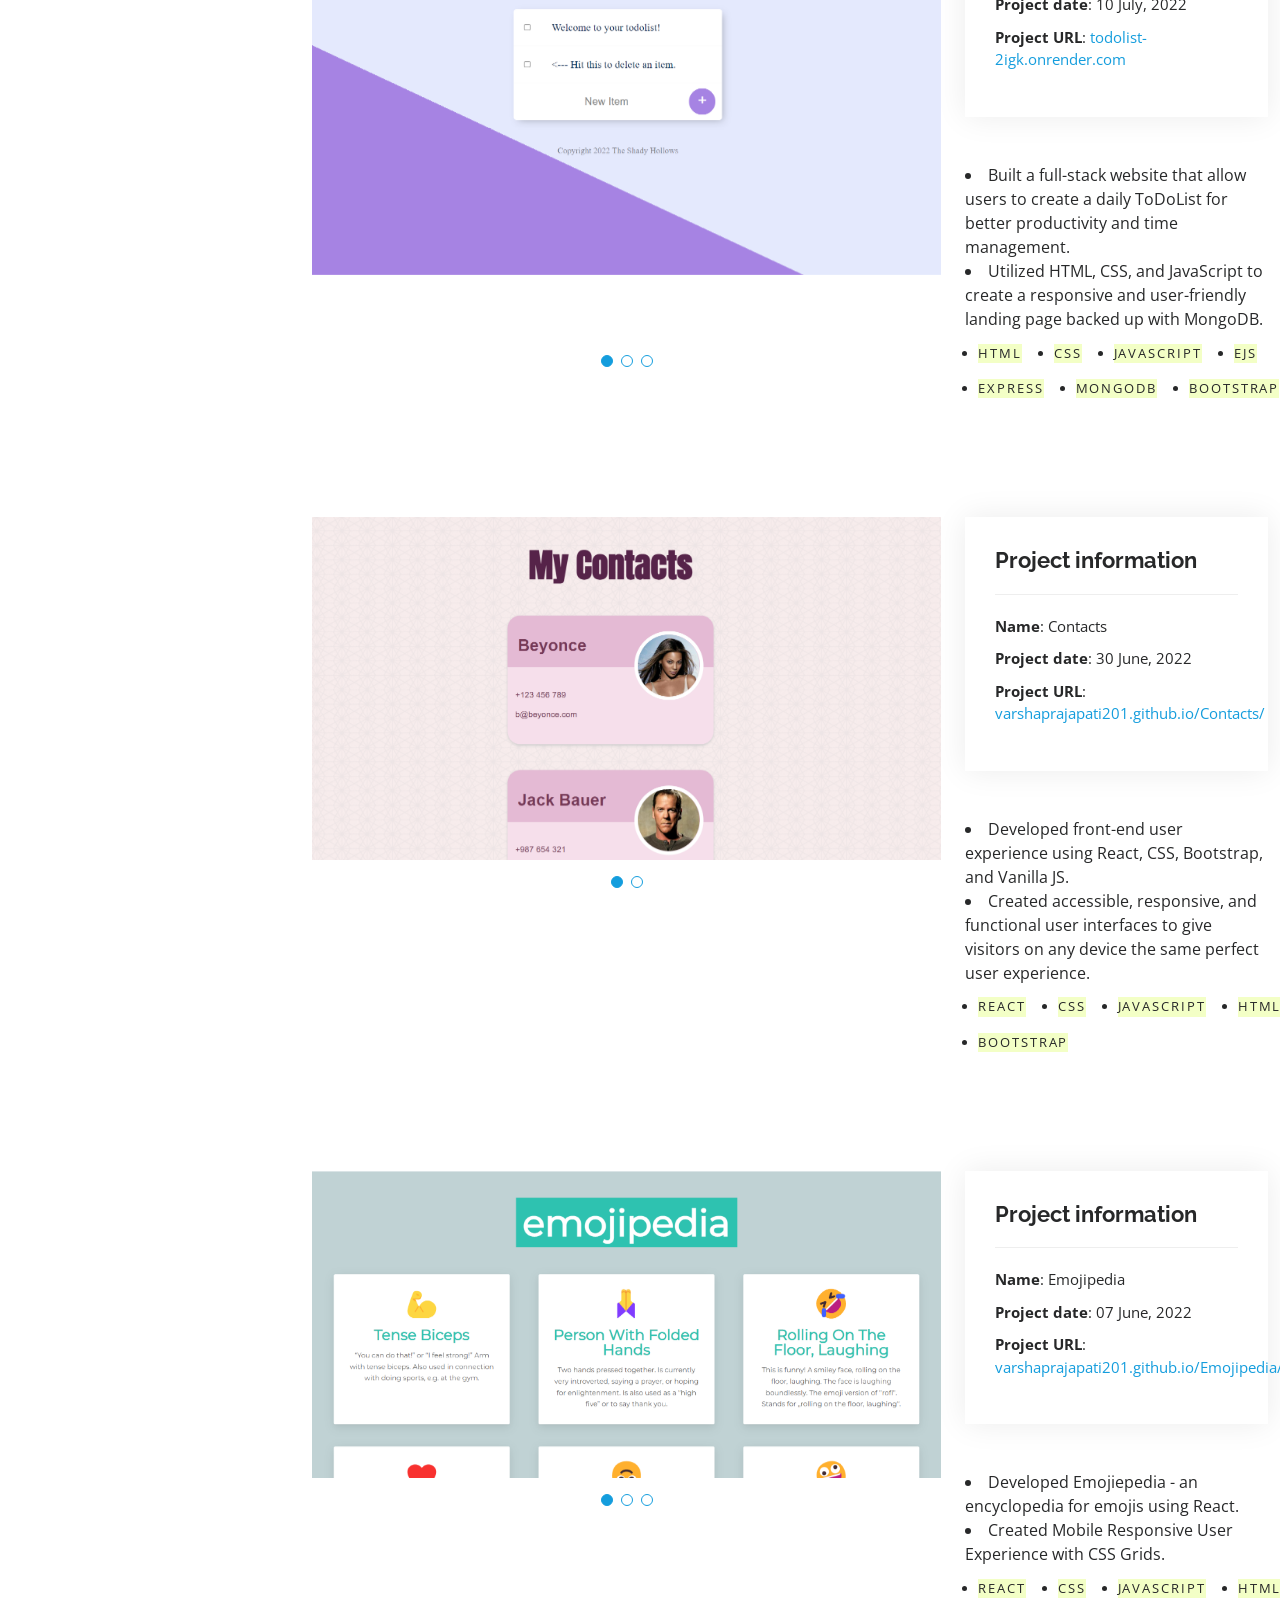
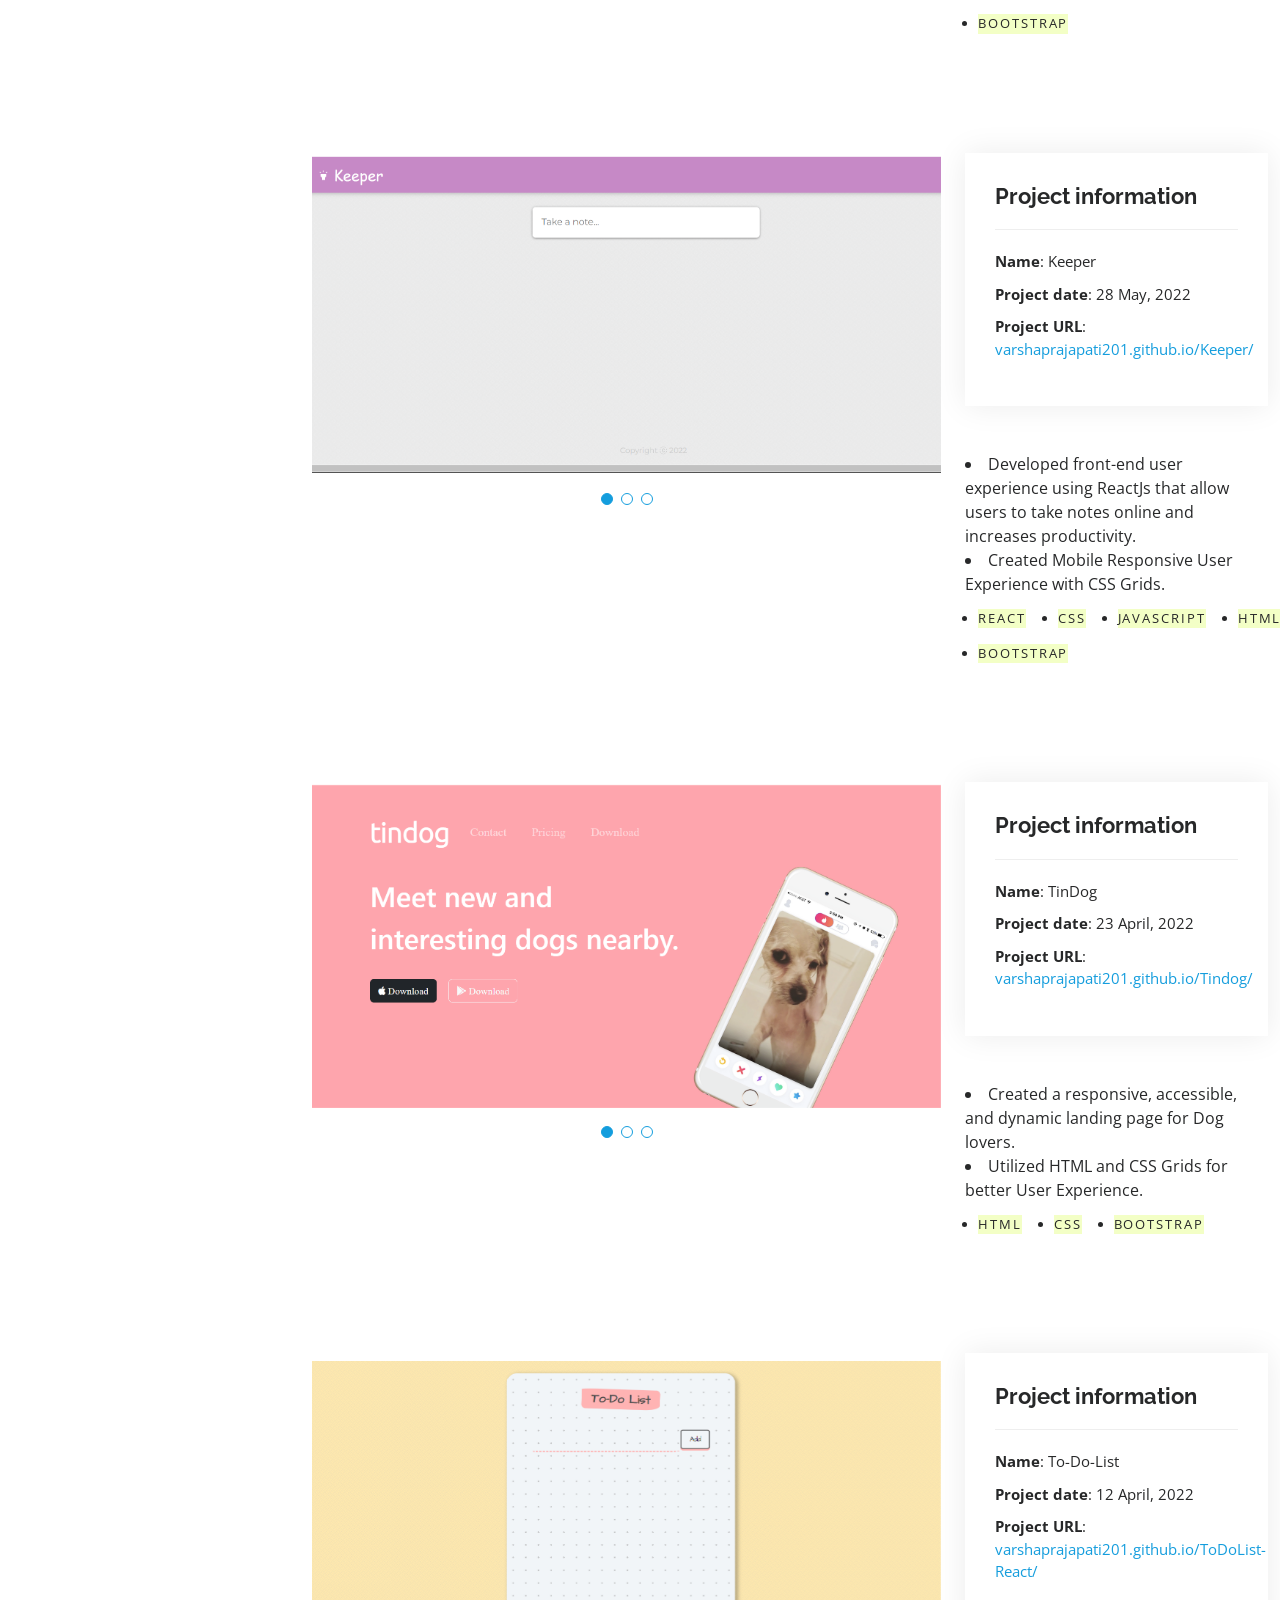
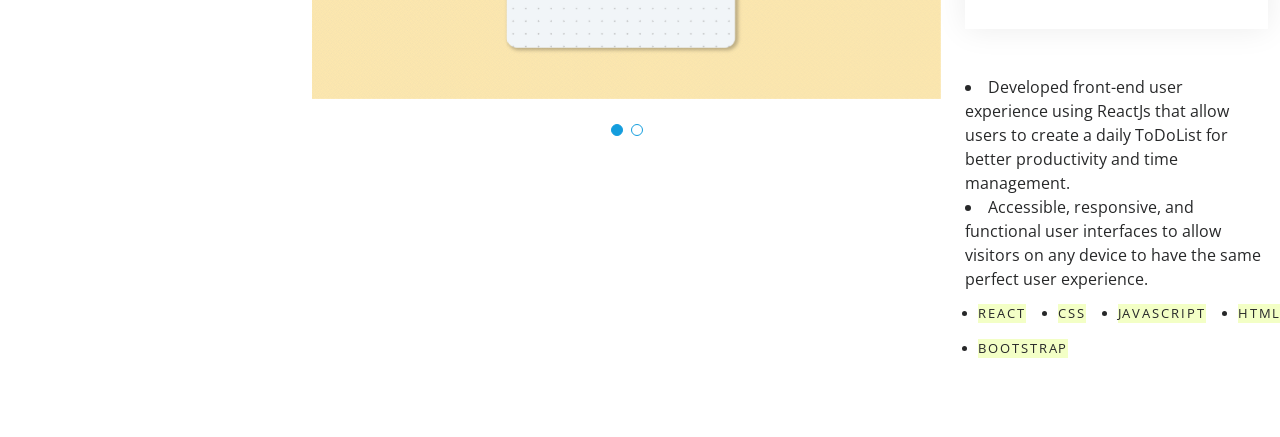
==== commit 89833735: "new project and experience  and  changes in education section" ====
--- a/portfolio-details.html
+++ b/portfolio-details.html
@@ -148,6 +148,67 @@
       </div>
     </section>
 
+
+
+    <section id="portfolio-details project-6" class="portfolio-details">
+      <div class="container">
+
+        <div class="row gy-4">
+
+          <div class="col-lg-8">
+            <div class="portfolio-details-slider swiper">
+              <div class="swiper-wrapper align-items-center">
+
+                <div class="swiper-slide">
+                  <img src="assets/img/portfolio/QG-PIC1.png" alt="">
+                </div>
+
+                <div class="swiper-slide">
+                  <img src="assets/img/portfolio/QG-PIC2.png" alt="">
+                </div>
+
+                <div class="swiper-slide">
+                  <img src="assets/img/portfolio/QG-PIC3.png" alt="">
+                </div>
+
+              </div>
+              <div class="swiper-pagination"></div>
+            </div>
+          </div>
+
+          <div class="col-lg-4">
+            <div class="portfolio-info">
+              <h3>Project information</h3>
+              <ul>
+                <li><strong>Name</strong>: Quote Generator</li>
+                <li><strong>Project date</strong>: 23 July 2023</li>
+                <li><strong>Project URL</strong>: <a href="https://quote-generator-b6eq.onrender.com/">quote-generator-b6eq.onrender.com</a></li>
+              </ul>
+            </div>
+            <div class="portfolio-description">
+               <p>
+                <li>Built a Dynamic website using Reactjs to provide users with a seamless and enjoyable experience by generating inspirational, motivational, or thought-provoking quotes.</li>
+                <li>Accessible, responsive, and functional user interfaces to allow visitors on any device to have the same perfect user experience.</li>
+                
+                <ul class="project-tags" title="technologies used">
+                  <li class="tag">ReactJs</li>
+                  <li class="tag">HTML</li>
+                  <li class="tag">CSS</li>
+                  <li class="tag">API</li>
+                  </ul>
+                    
+              </p>
+            </div>
+          </div>
+
+        </div>
+
+      </div>
+    </section>
+
+
+
+
     <!-- project-2 -->
 
     <section id="portfolio-details project-2" class="portfolio-details">
